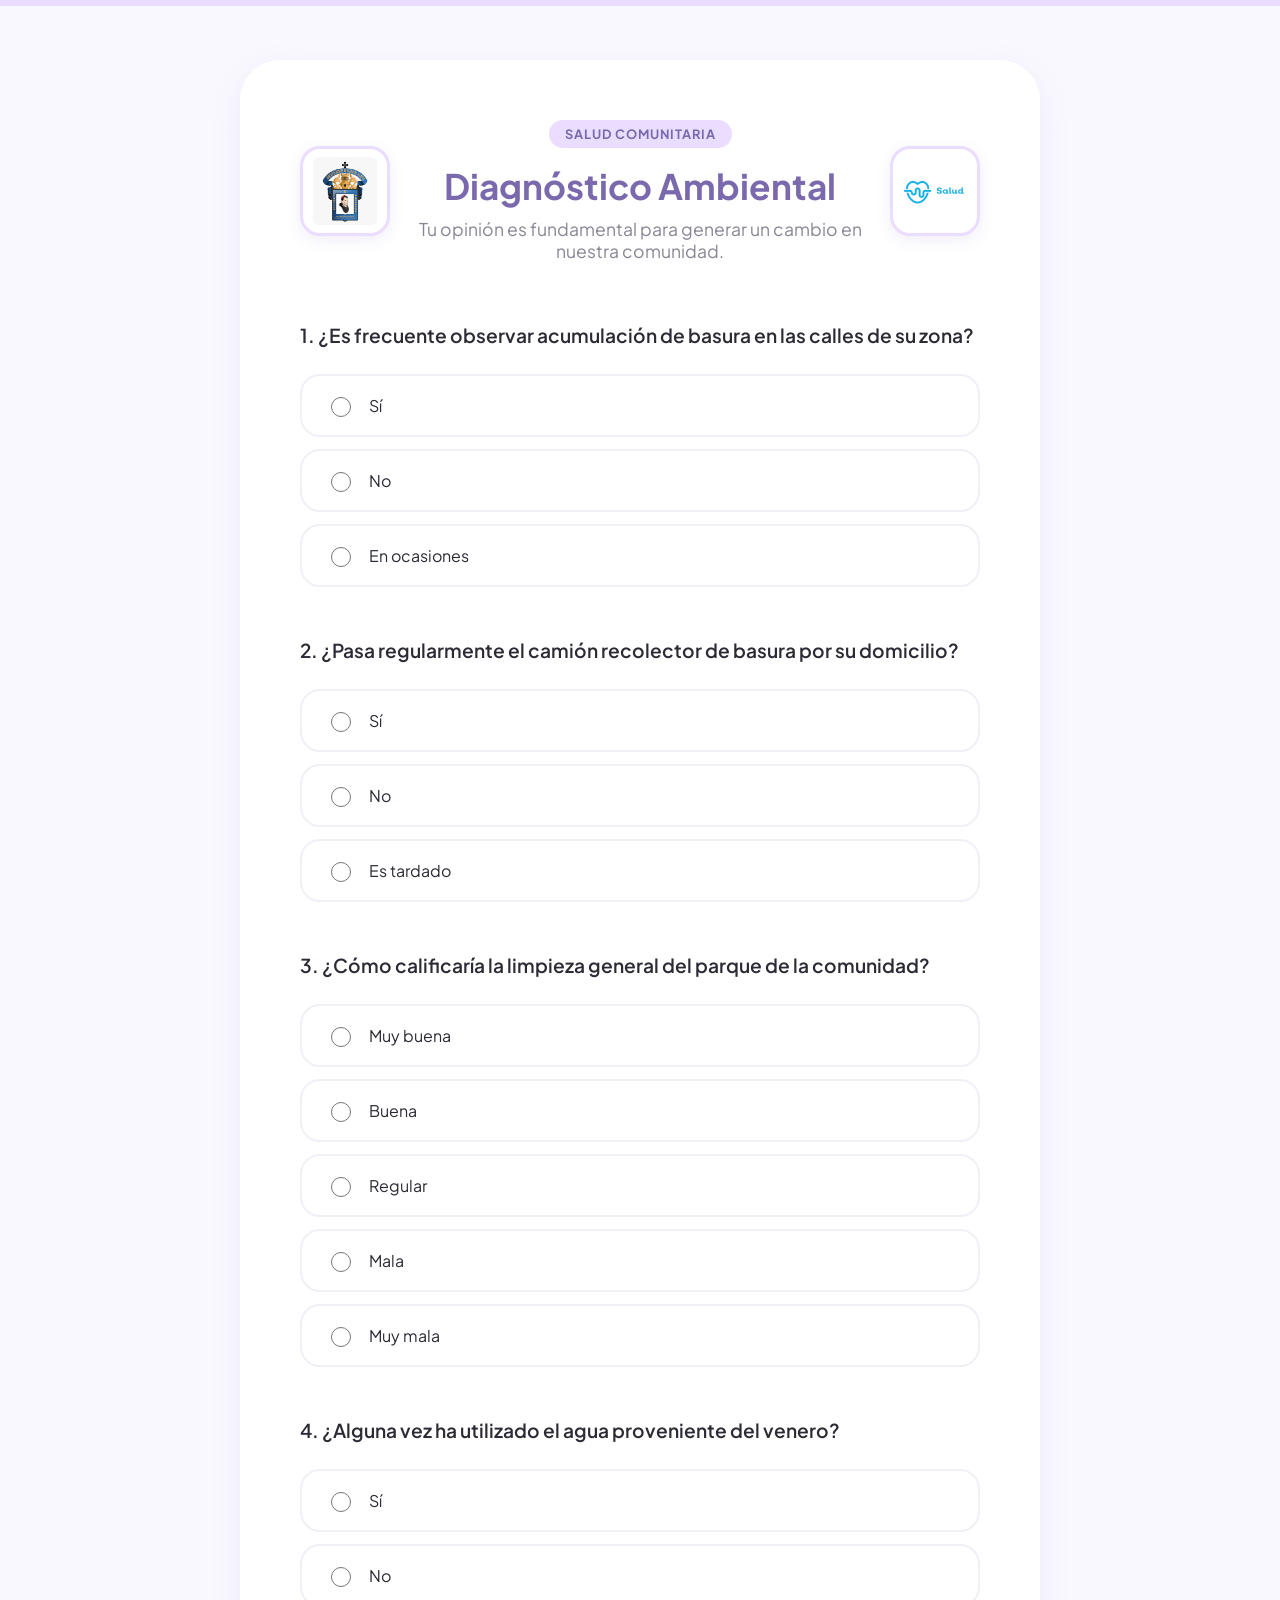
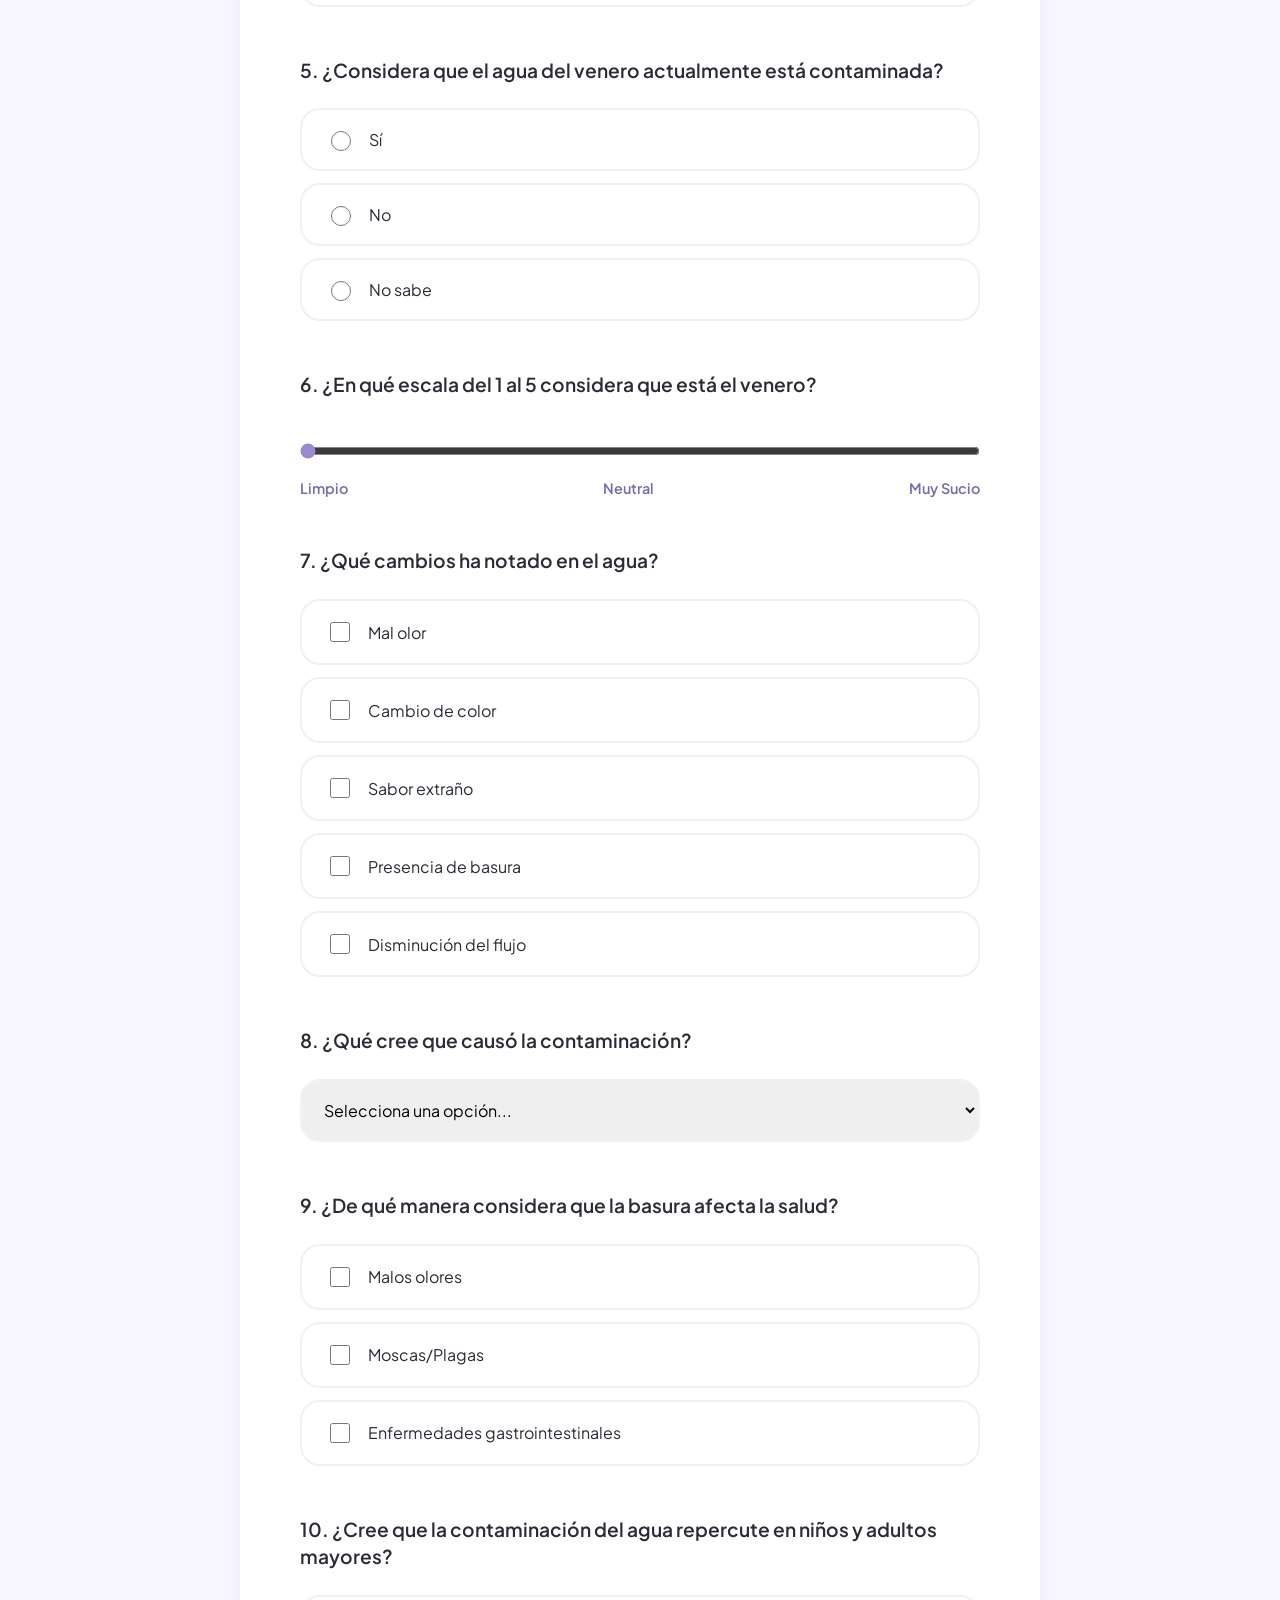
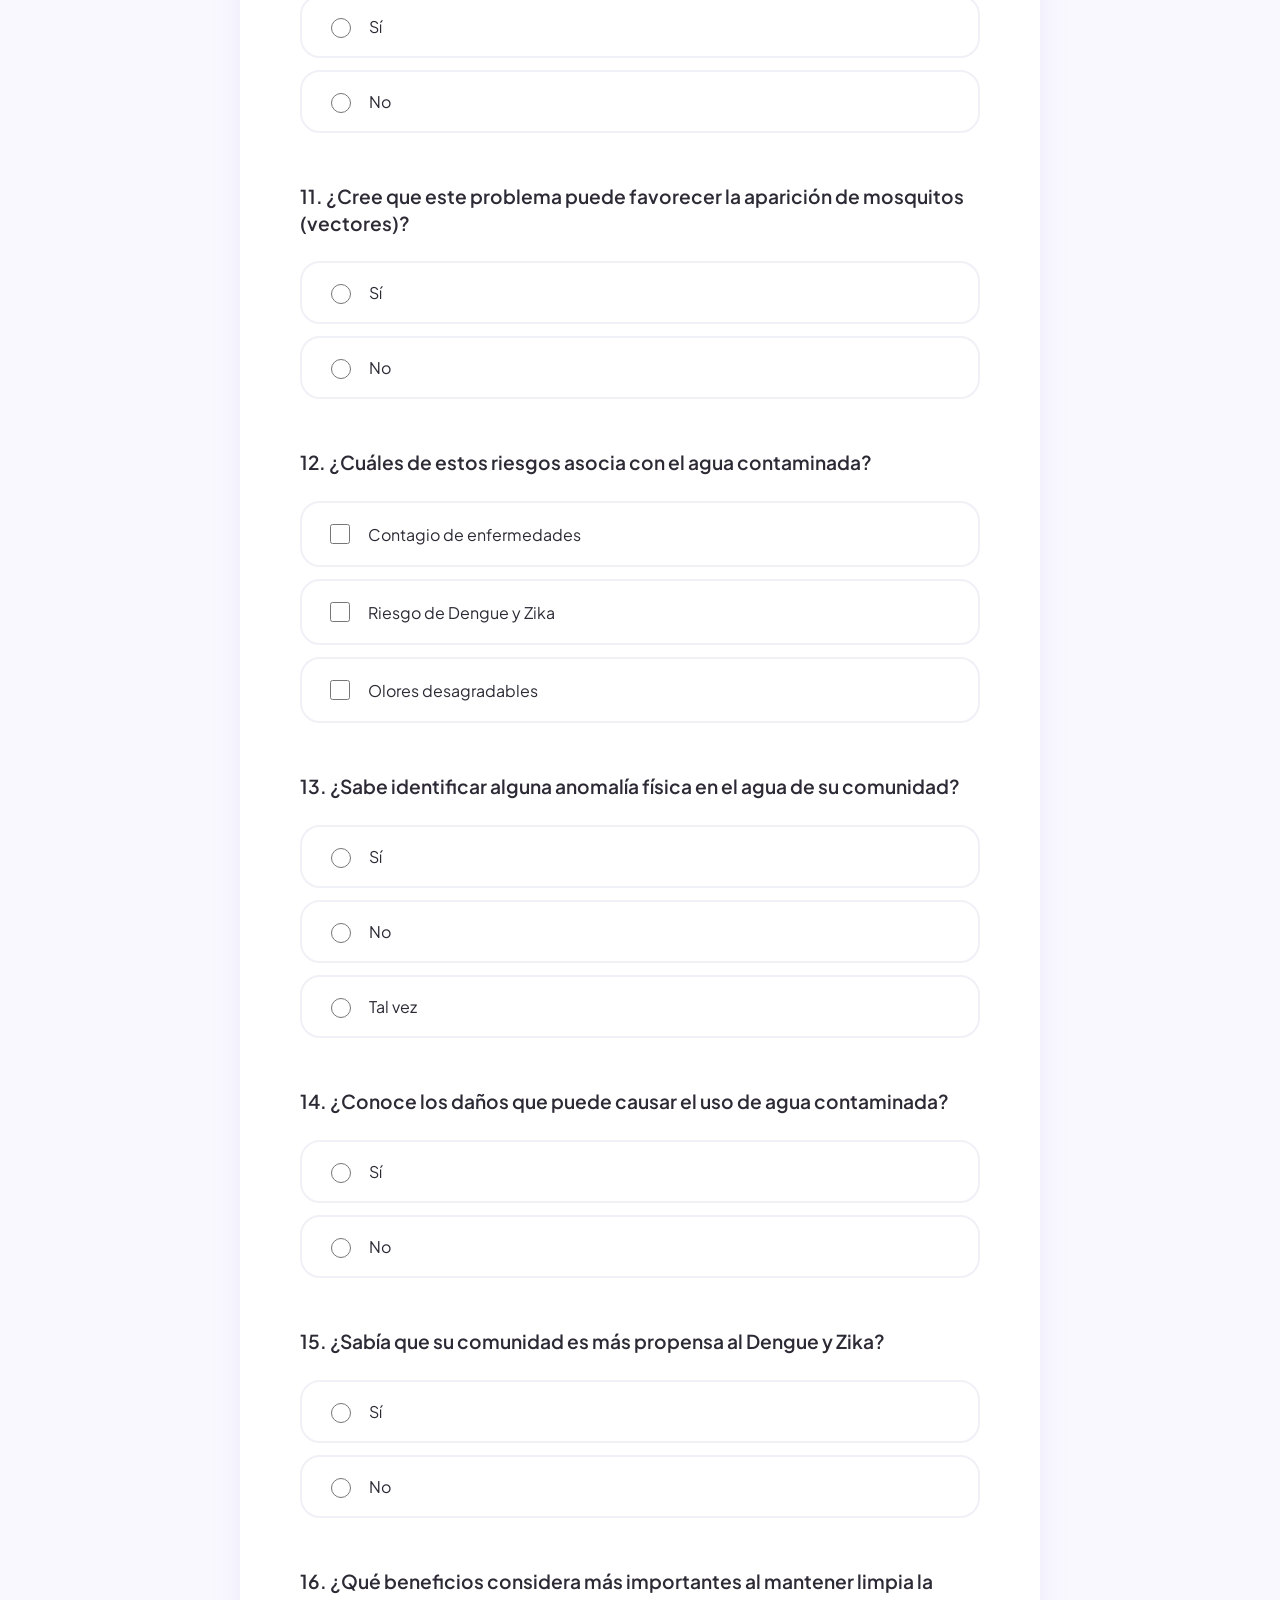
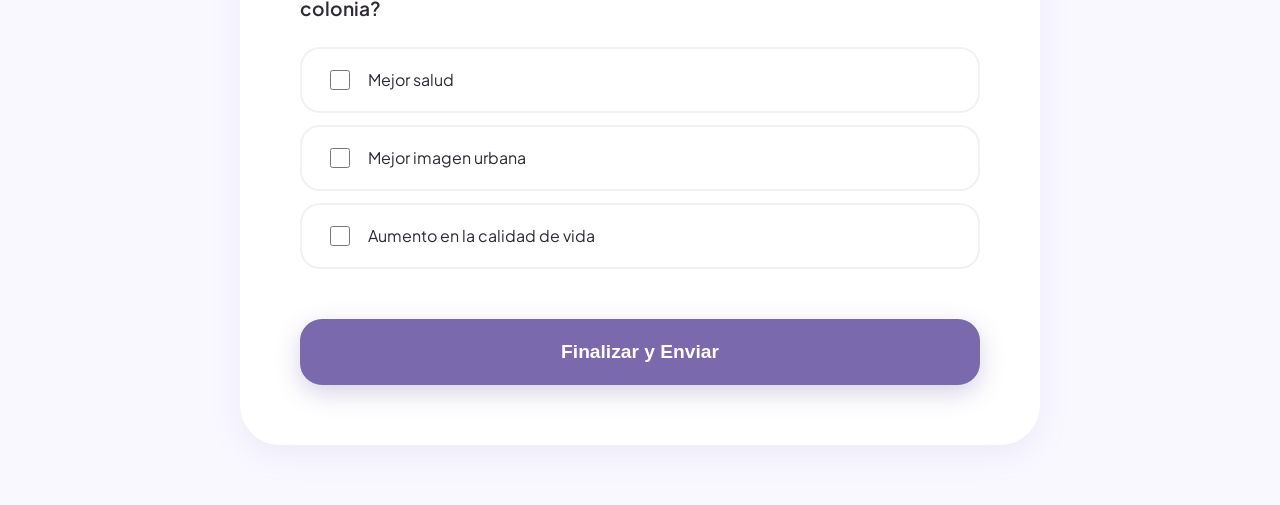
==== index.html @ 62356fa1 "Add files via upload" ====
<!DOCTYPE html>
<html lang="es">
<head>
    <meta charset="UTF-8">
    <meta name="viewport" content="width=device-width, initial-scale=1.0">
    <title>Encuesta de Salud Ambiental</title>
    <link rel="stylesheet" href="style.css">
    <link href="https://fonts.googleapis.com/css2?family=Plus+Jakarta+Sans:wght@400;600;700&display=swap" rel="stylesheet">
</head>
<body>
    <div class="progress-container">
        <div class="progress-bar" id="progressBar"></div>
    </div>

    <div class="survey-container">
        <header class="main-header">
            <!-- Escudo Izquierdo -->
            <img src="Logo_Fray.jpeg" alt="Escudo Izquierdo" class="escudo-img">
            
            <div class="header-text">
                <div class="badge">Salud Comunitaria</div>
                <h1>Diagnóstico Ambiental</h1>
                <p>Tu opinión es fundamental para generar un cambio en nuestra comunidad.</p>
            </div>

            <!-- Escudo Derecho -->
            <img src="Logo_Centro.png" alt="Escudo Derecho" class="escudo-img">
        </header>
        
        <form id="pollForm">
            <div id="questions-area"></div>
            
            <div class="footer-actions">
                <button type="submit" id="submitBtn">Finalizar y Enviar</button>
            </div>
        </form>
    </div>

    <script src="script.js"></script>
</body>
</html>
---- style.css ----
:root {
    --primary: #9b89cf;
    --primary-light: #eaddff;
    --primary-dark: #7a69ad;
    --accent: #b39ddb;
    --text-dark: #2d2a35;
    --text-light: #8a8594;
    --bg-page: #f9f8ff;
    --white: #ffffff;
    --shadow: 0 10px 30px rgba(155, 137, 207, 0.12);
}

* { box-sizing: border-box; }

body {
    background: var(--bg-page);
    font-family: 'Plus Jakarta Sans', sans-serif;
    margin: 0;
    display: flex;
    justify-content: center;
    color: var(--text-dark);
    -webkit-font-smoothing: antialiased;
}

/* Barra de progreso */
.progress-container {
    position: fixed;
    top: 0;
    left: 0;
    width: 100%;
    height: 6px;
    background: var(--primary-light);
    z-index: 1000;
}

.progress-bar {
    height: 100%;
    width: 0%;
    background: linear-gradient(90deg, var(--primary), var(--accent));
    transition: width 0.4s ease;
}

.survey-container {
    background: var(--white);
    max-width: 800px; /* Un poco más ancho para acomodar los escudos */
    width: 95%;
    margin: 60px 20px;
    padding: 60px;
    border-radius: 40px;
    box-shadow: var(--shadow);
    animation: slideUp 0.8s ease;
}

@keyframes slideUp {
    from { opacity: 0; transform: translateY(30px); }
    to { opacity: 1; transform: translateY(0); }
}

/* Encabezado con Escudos */
.main-header {
    display: flex;
    align-items: center;
    justify-content: space-between;
    gap: 20px;
    margin-bottom: 60px;
    text-align: center;
}

.header-text {
    flex: 1;
}

.escudo-img {
    width: 90px; /* Tamaño ajustable */
    height: 90px;
    padding: 8px; /* Espacio entre el logo y el marco */
    border: 3px solid var(--primary-light); /* El marco */
    border-radius: 20px; /* Esquinas redondeadas del marco */
    background: var(--white); /* Fondo para que resalte */
    object-fit: contain;
    box-shadow: 0 4px 15px rgba(155, 137, 207, 0.15); /* Sombra suave */
    transition: transform 0.3s ease;
}

.escudo-img:hover {
    transform: scale(1.05); /* Efecto al pasar el mouse */
}

.badge {
    background: var(--primary-light);
    color: var(--primary-dark);
    display: inline-block;
    padding: 6px 16px;
    border-radius: 100px;
    font-size: 0.8rem;
    font-weight: 700;
    margin-bottom: 15px;
    text-transform: uppercase;
    letter-spacing: 1px;
}

h1 { font-size: 2.2rem; font-weight: 700; margin: 0 0 10px 0; color: var(--primary-dark); }
.header-text p { color: var(--text-light); font-size: 1.1rem; max-width: 450px; margin: 0 auto; }

/* Grupos de preguntas */
.question-group {
    margin-bottom: 50px;
    animation: fadeIn 1s ease both;
}

@keyframes fadeIn { from { opacity: 0; } to { opacity: 1; } }

label.main-label {
    display: block;
    font-size: 1.2rem;
    font-weight: 600;
    margin-bottom: 25px;
    line-height: 1.4;
}

/* Tarjetas de Opción */
.option-item {
    display: flex;
    align-items: center;
    padding: 18px 24px;
    margin-bottom: 12px;
    border-radius: 20px;
    border: 2px solid #f0f0f7;
    transition: all 0.3s cubic-bezier(0.4, 0, 0.2, 1);
    cursor: pointer;
}

.option-item:hover {
    border-color: var(--primary-light);
    background: var(--bg-page);
    transform: translateX(5px);
}

.option-item.selected {
    border-color: var(--primary);
    background: var(--primary-light);
    box-shadow: 0 5px 15px rgba(155, 137, 207, 0.1);
}

input[type="radio"], input[type="checkbox"] {
    accent-color: var(--primary);
    width: 20px;
    height: 20px;
    margin-right: 18px;
}

select {
    width: 100%;
    padding: 18px;
    border-radius: 20px;
    border: 2px solid #f0f0f7;
    font-size: 1rem;
    font-family: inherit;
    outline: none;
    cursor: pointer;
}

input[type="range"] {
    width: 100%;
    accent-color: var(--primary);
    margin: 20px 0;
}

.range-labels {
    display: flex;
    justify-content: space-between;
    font-size: 0.9rem;
    font-weight: 600;
    color: var(--primary-dark);
}

button {
    width: 100%;
    background: var(--primary-dark);
    color: white;
    padding: 22px;
    border: none;
    border-radius: 22px;
    font-size: 1.2rem;
    font-weight: 700;
    cursor: pointer;
    transition: all 0.3s ease;
    box-shadow: 0 8px 25px rgba(122, 105, 173, 0.3);
}

button:hover {
    background: var(--text-dark);
    transform: translateY(-3px);
    box-shadow: 0 12px 30px rgba(122, 105, 173, 0.4);
}

/* Estilo para pantallas móviles */
@media (max-width: 600px) {
    .main-header {
        flex-direction: column; /* Apila los escudos en móvil */
        gap: 10px;
    }
    .escudo-img { width: 70px; height: 70px; }
    .survey-container { padding: 40px 25px; margin: 40px 15px; }
    h1 { font-size: 1.8rem; }
}
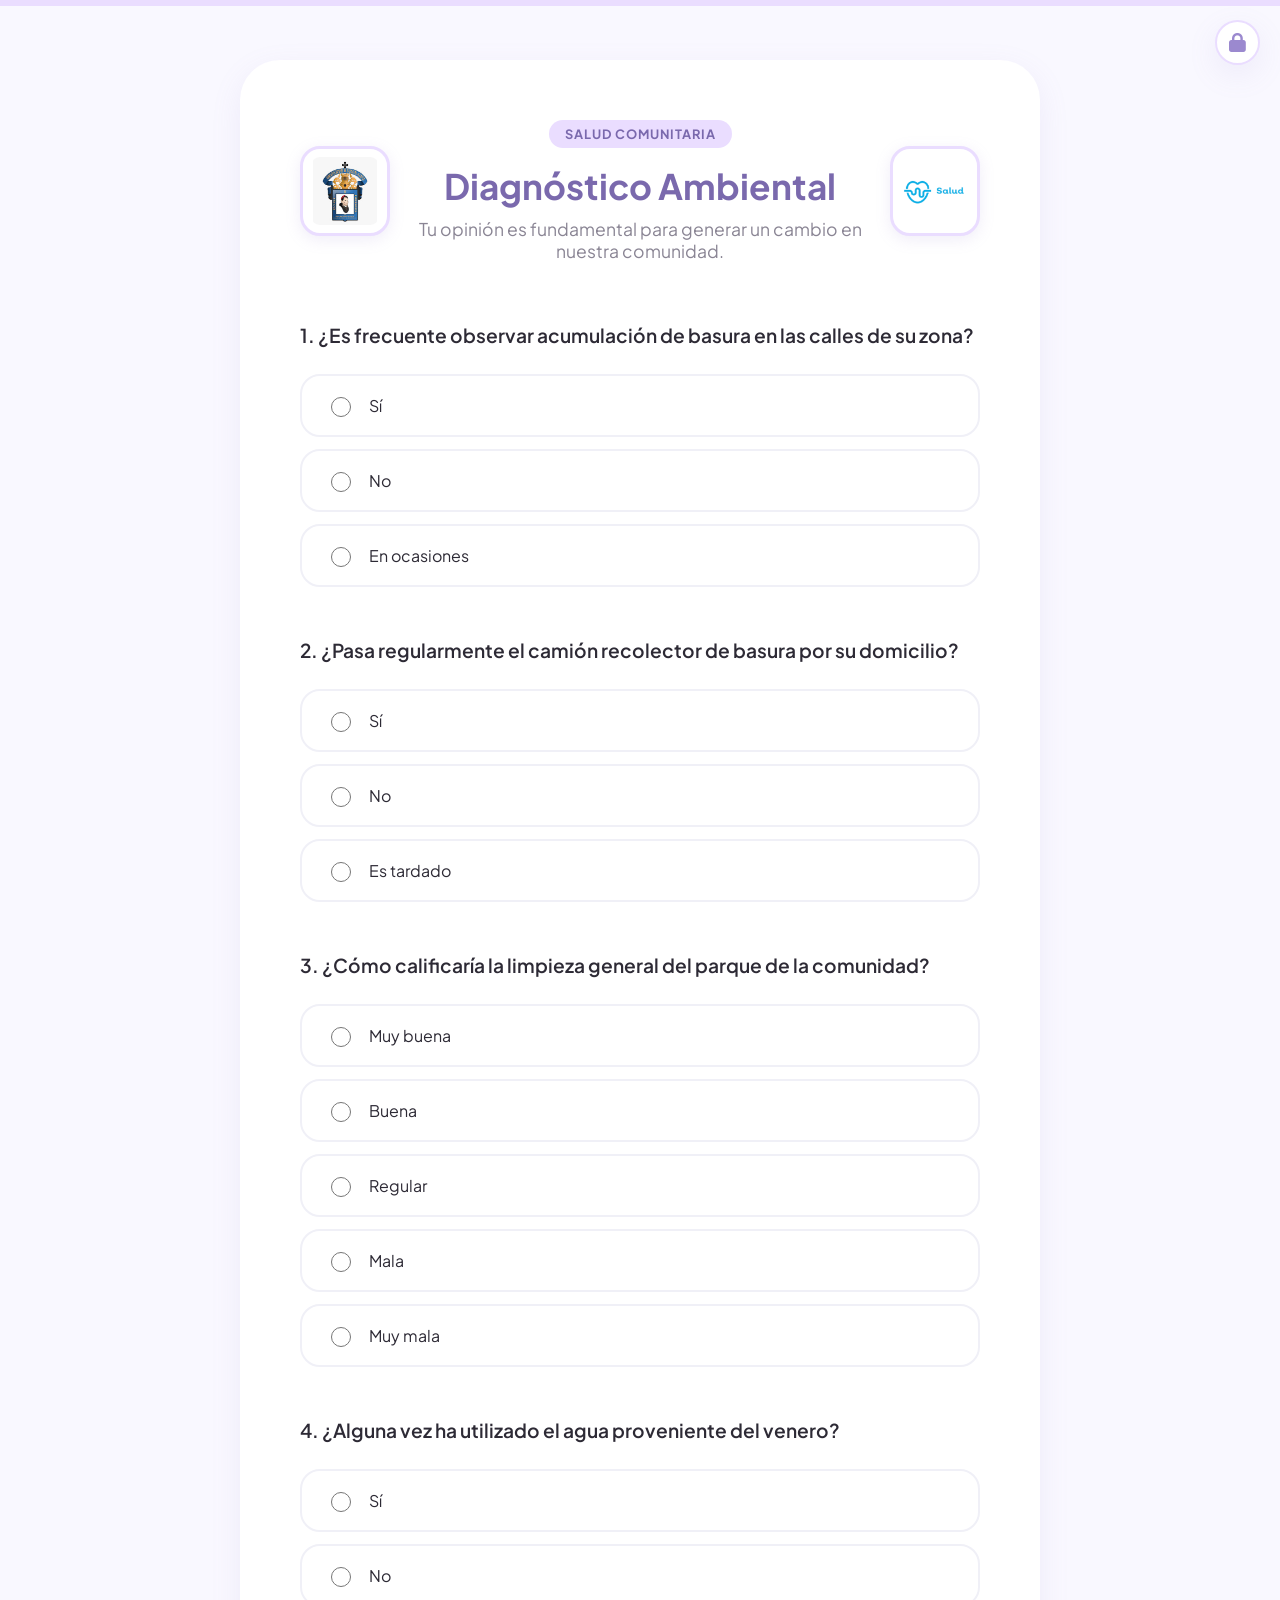
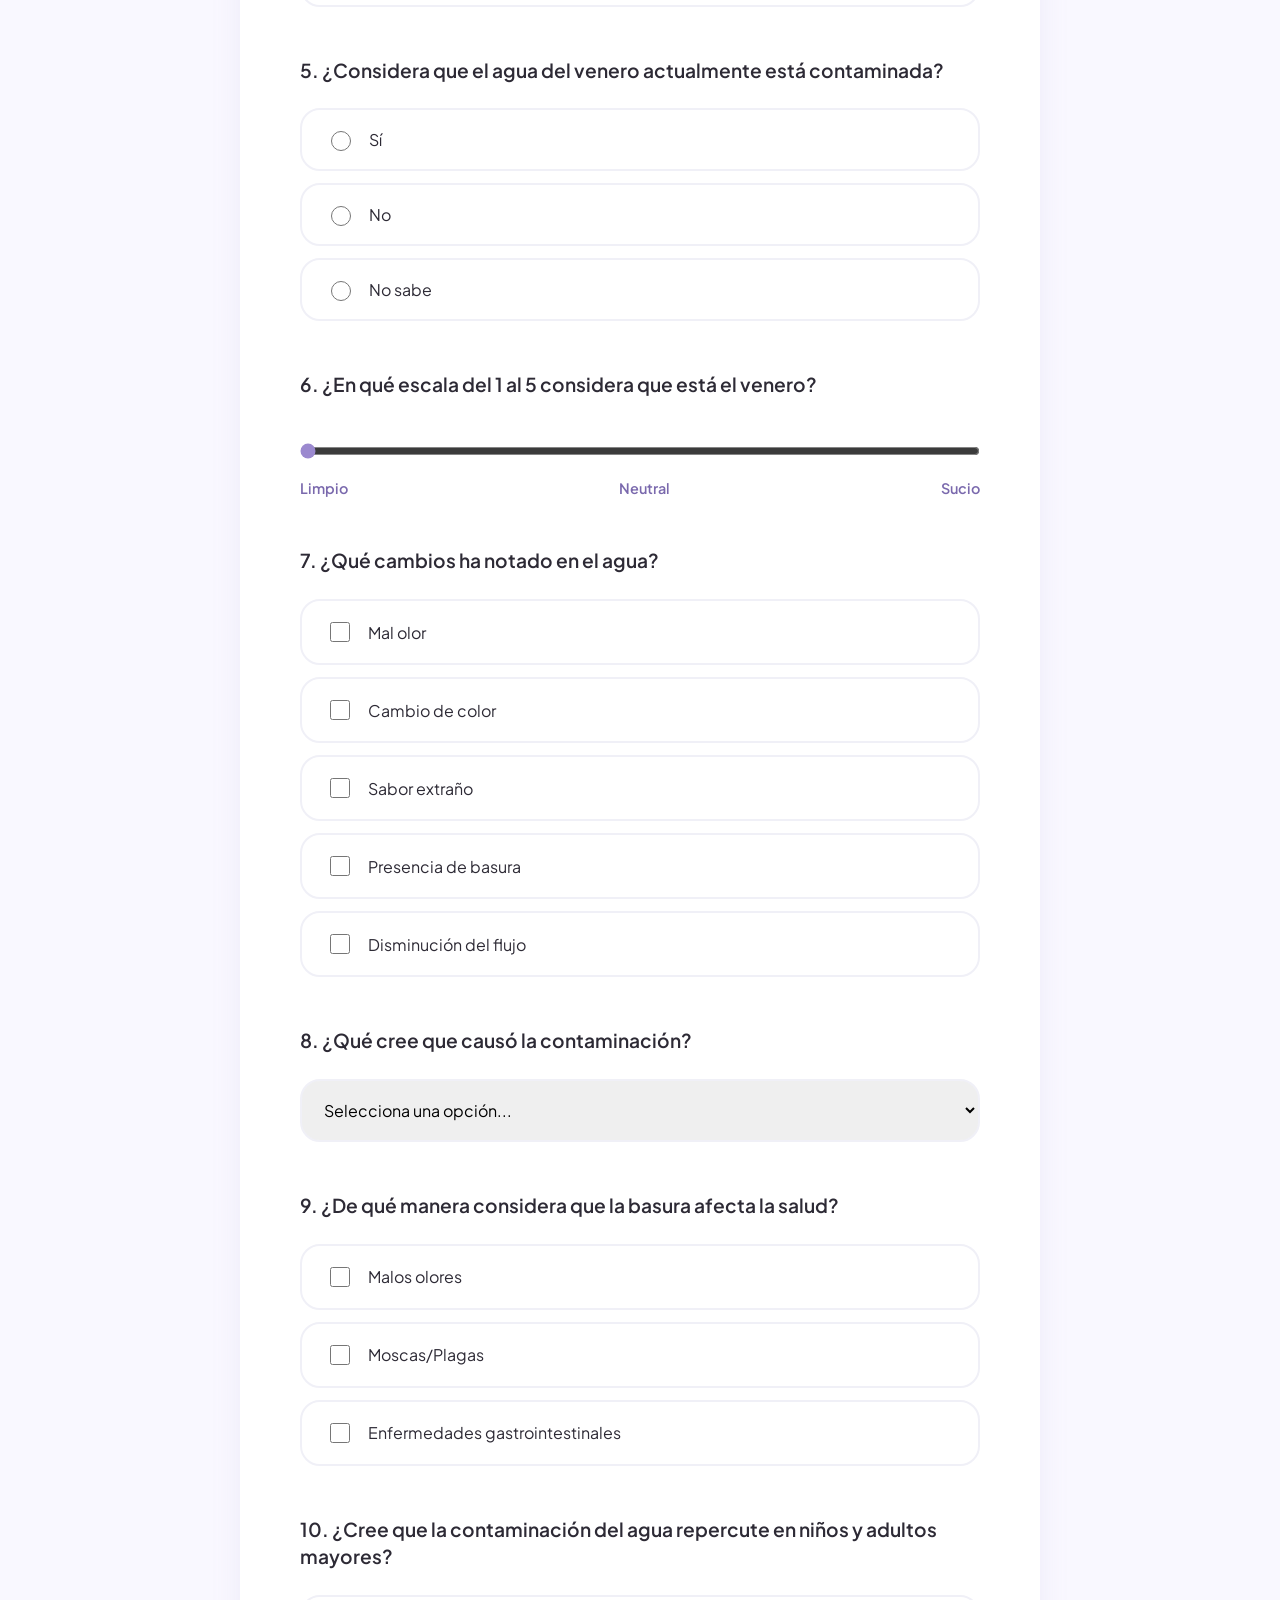
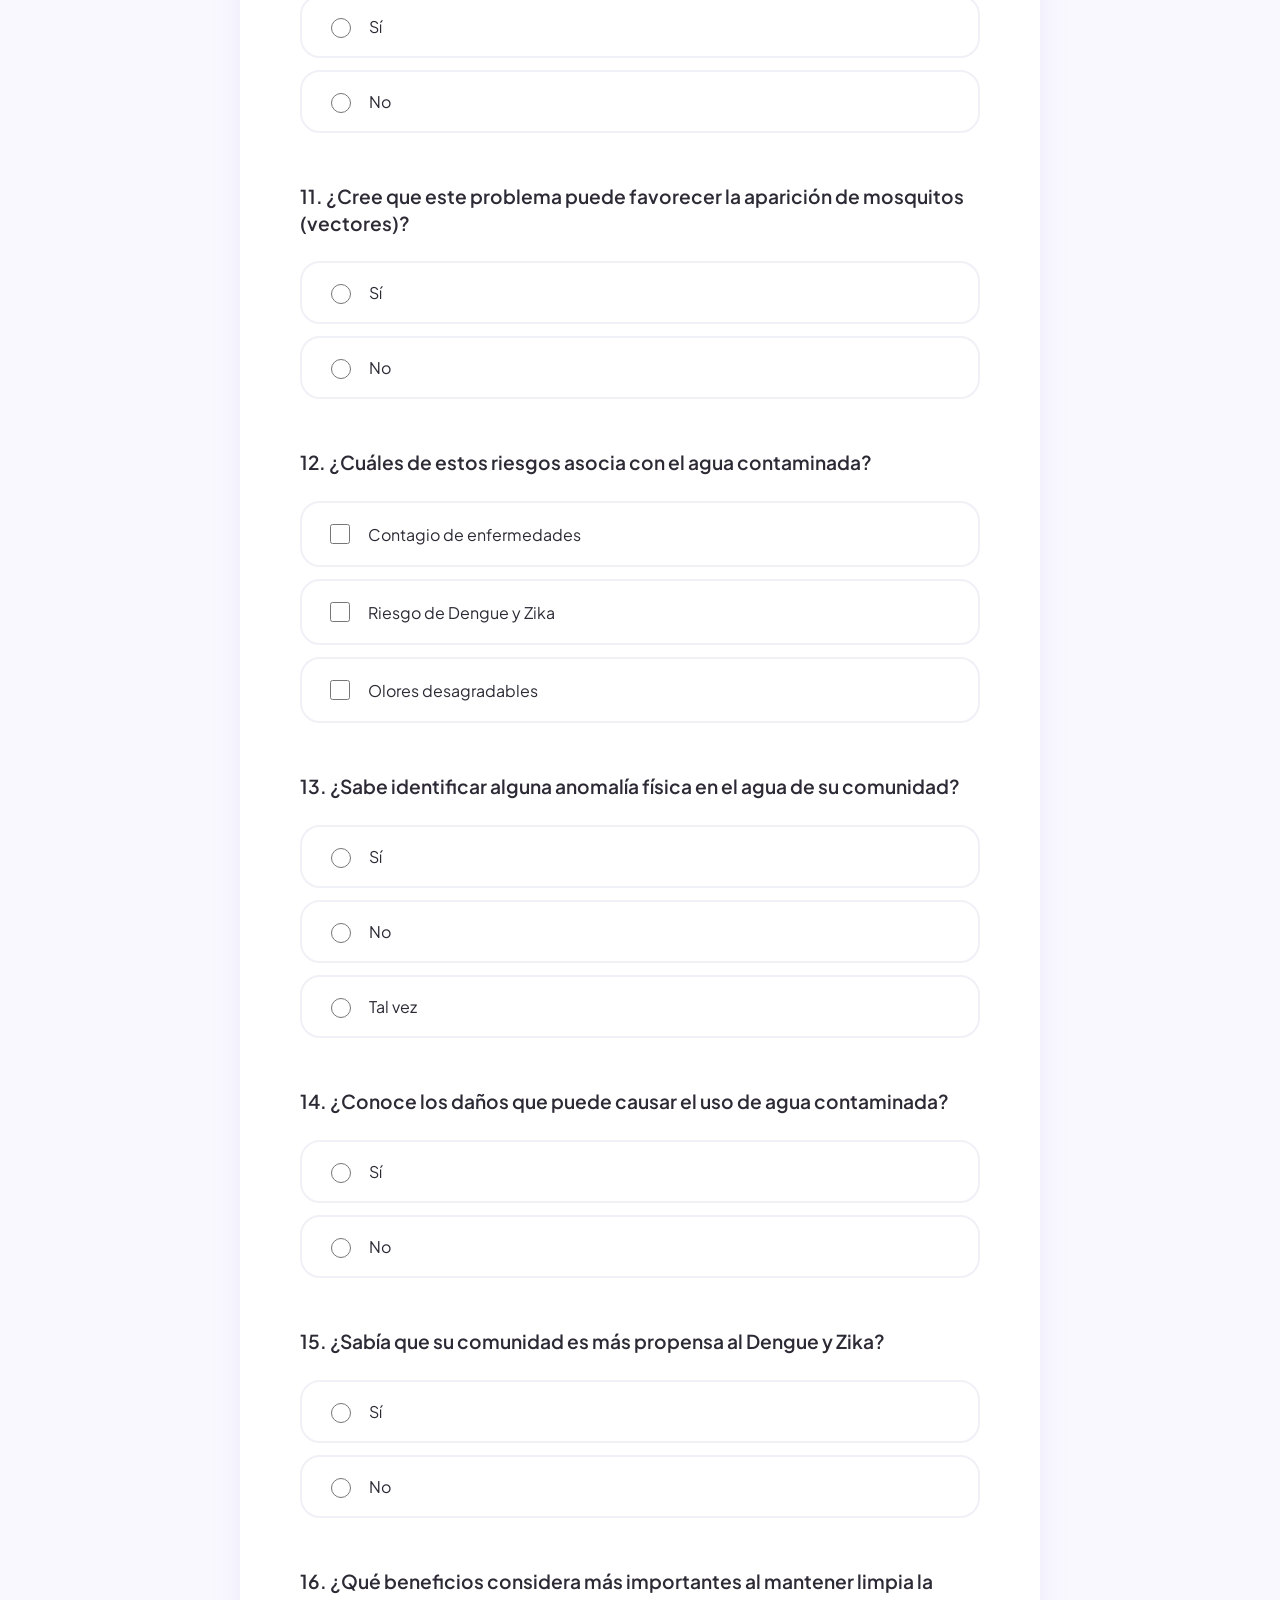
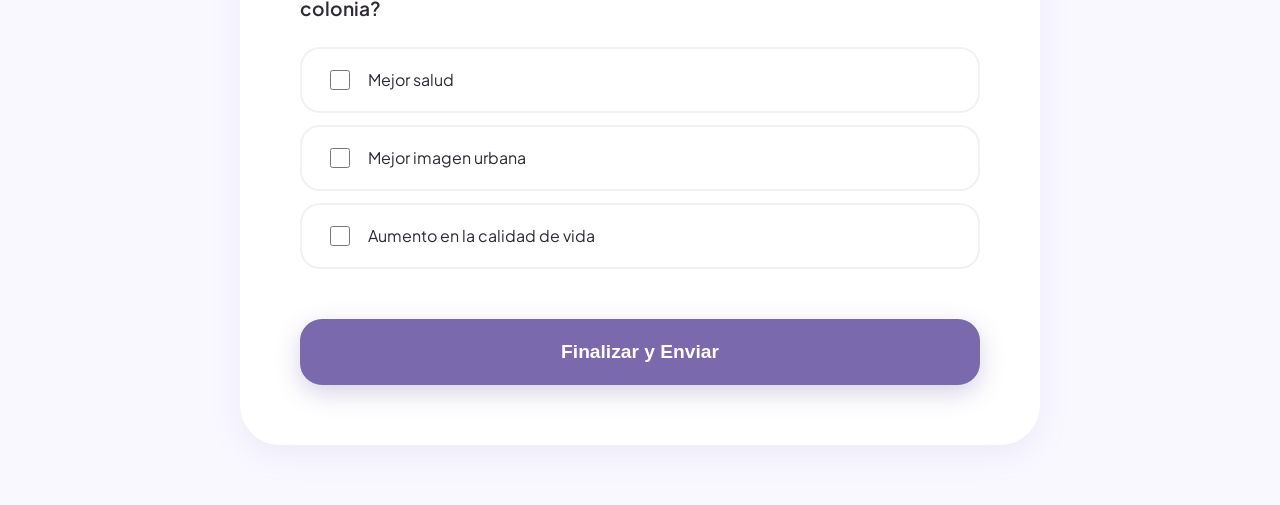
==== commit 74a4f61f: "Add files via upload" ====
--- a/index.html
+++ b/index.html
@@ -6,10 +6,31 @@
     <title>Encuesta de Salud Ambiental</title>
     <link rel="stylesheet" href="style.css">
     <link href="https://fonts.googleapis.com/css2?family=Plus+Jakarta+Sans:wght@400;600;700&display=swap" rel="stylesheet">
+    <!-- Iconos para el candado -->
+    <link rel="stylesheet" href="https://cdnjs.cloudflare.com/ajax/libs/font-awesome/6.0.0/css/all.min.css">
 </head>
 <body>
     <div class="progress-container">
         <div class="progress-bar" id="progressBar"></div>
+    </div>
+
+    <!-- Botón de Acceso Admin (Candado) -->
+    <button id="adminBtn" class="admin-access-btn" title="Acceso Estadísticas">
+        <i class="fas fa-lock"></i>
+    </button>
+
+    <!-- Modal de Login para Estadísticas -->
+    <div id="loginModal" class="modal">
+        <div class="modal-content">
+            <h3>Acceso Restringido</h3>
+            <p>Ingresa las credenciales para ver estadísticas del diagnóstico.</p>
+            <input type="text" id="adminUser" placeholder="Usuario">
+            <input type="password" id="adminPass" placeholder="Contraseña">
+            <div class="modal-actions">
+                <button type="button" id="closeModal" class="btn-secondary">Cancelar</button>
+                <button type="button" id="loginSubmit" class="btn-primary">Entrar</button>
+            </div>
+        </div>
     </div>
 
     <div class="survey-container">
--- a/style.css
+++ b/style.css
@@ -203,4 +203,85 @@
     .escudo-img { width: 70px; height: 70px; }
     .survey-container { padding: 40px 25px; margin: 40px 15px; }
     h1 { font-size: 1.8rem; }
+}
+
+/* Botón de Acceso Admin Flotante */
+.admin-access-btn {
+    position: fixed;
+    top: 20px;
+    right: 20px;
+    width: 45px !important;
+    height: 45px;
+    padding: 0 !important;
+    border-radius: 50% !important;
+    background: var(--white) !important;
+    color: var(--primary) !important;
+    border: 2px solid var(--primary-light) !important;
+    box-shadow: var(--shadow) !important;
+    z-index: 1001;
+    display: flex;
+    align-items: center;
+    justify-content: center;
+    cursor: pointer;
+    transition: all 0.3s ease;
+}
+
+.admin-access-btn:hover {
+    transform: scale(1.1);
+    background: var(--primary-light) !important;
+}
+
+/* Modal de Login (Oculto por defecto) */
+.modal {
+    display: none; /* JS cambia esto a 'flex' */
+    position: fixed;
+    z-index: 2000;
+    left: 0;
+    top: 0;
+    width: 100%;
+    height: 100%;
+    background-color: rgba(45, 42, 53, 0.6);
+    backdrop-filter: blur(5px);
+    align-items: center;
+    justify-content: center;
+}
+
+.modal-content {
+    background-color: var(--white);
+    padding: 30px;
+    border-radius: 24px;
+    width: 90%;
+    max-width: 350px;
+    text-align: center;
+    box-shadow: var(--shadow);
+    animation: popIn 0.3s ease;
+}
+
+@keyframes popIn {
+    from { transform: scale(0.9); opacity: 0; }
+    to { transform: scale(1); opacity: 1; }
+}
+
+.modal-content input {
+    width: 100%;
+    padding: 12px 15px;
+    margin-bottom: 10px;
+    border: 2px solid #f0f0f7;
+    border-radius: 12px;
+    outline: none;
+    font-family: inherit;
+}
+
+.modal-actions {
+    display: flex;
+    gap: 10px;
+    margin-top: 15px;
+}
+
+.btn-secondary { 
+    background: #eee !important; 
+    color: #666 !important; 
+    box-shadow: none !important; 
+    padding: 12px !important; 
+    font-size: 0.9rem !important; 
 }
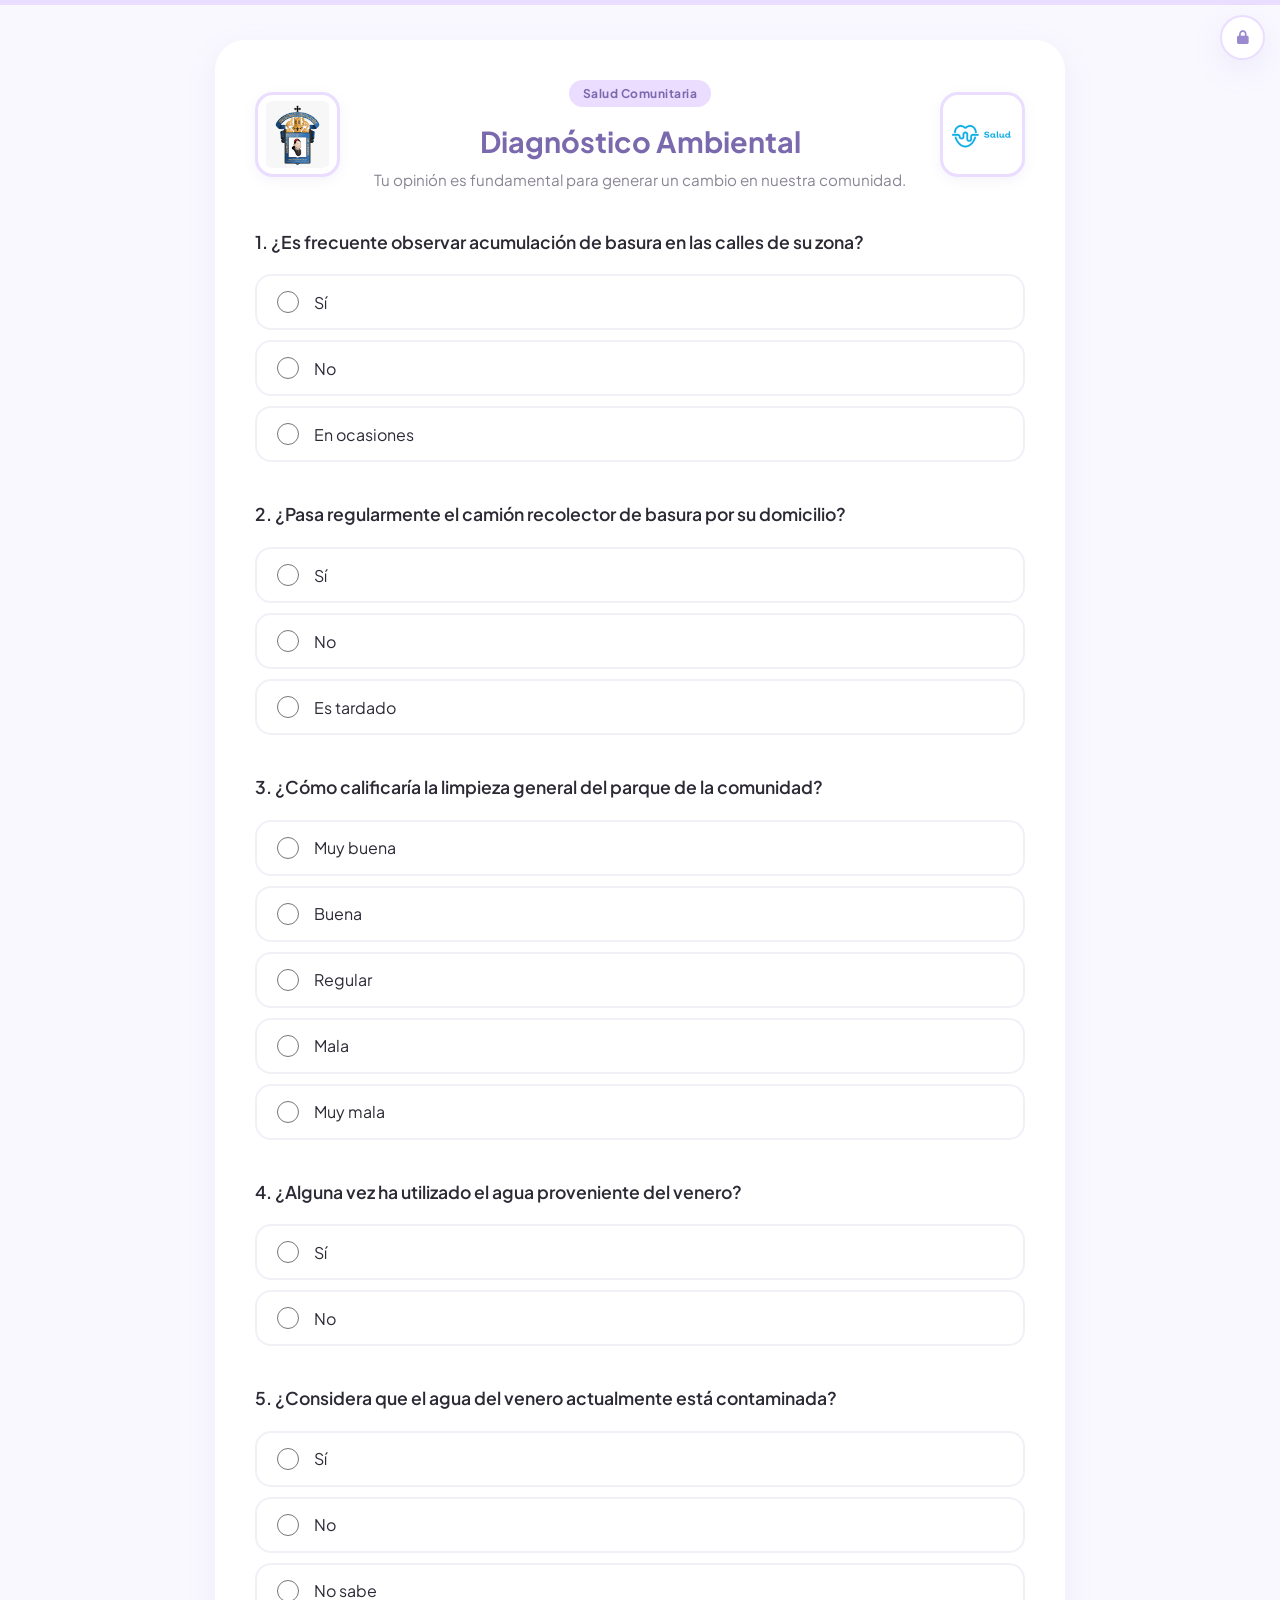
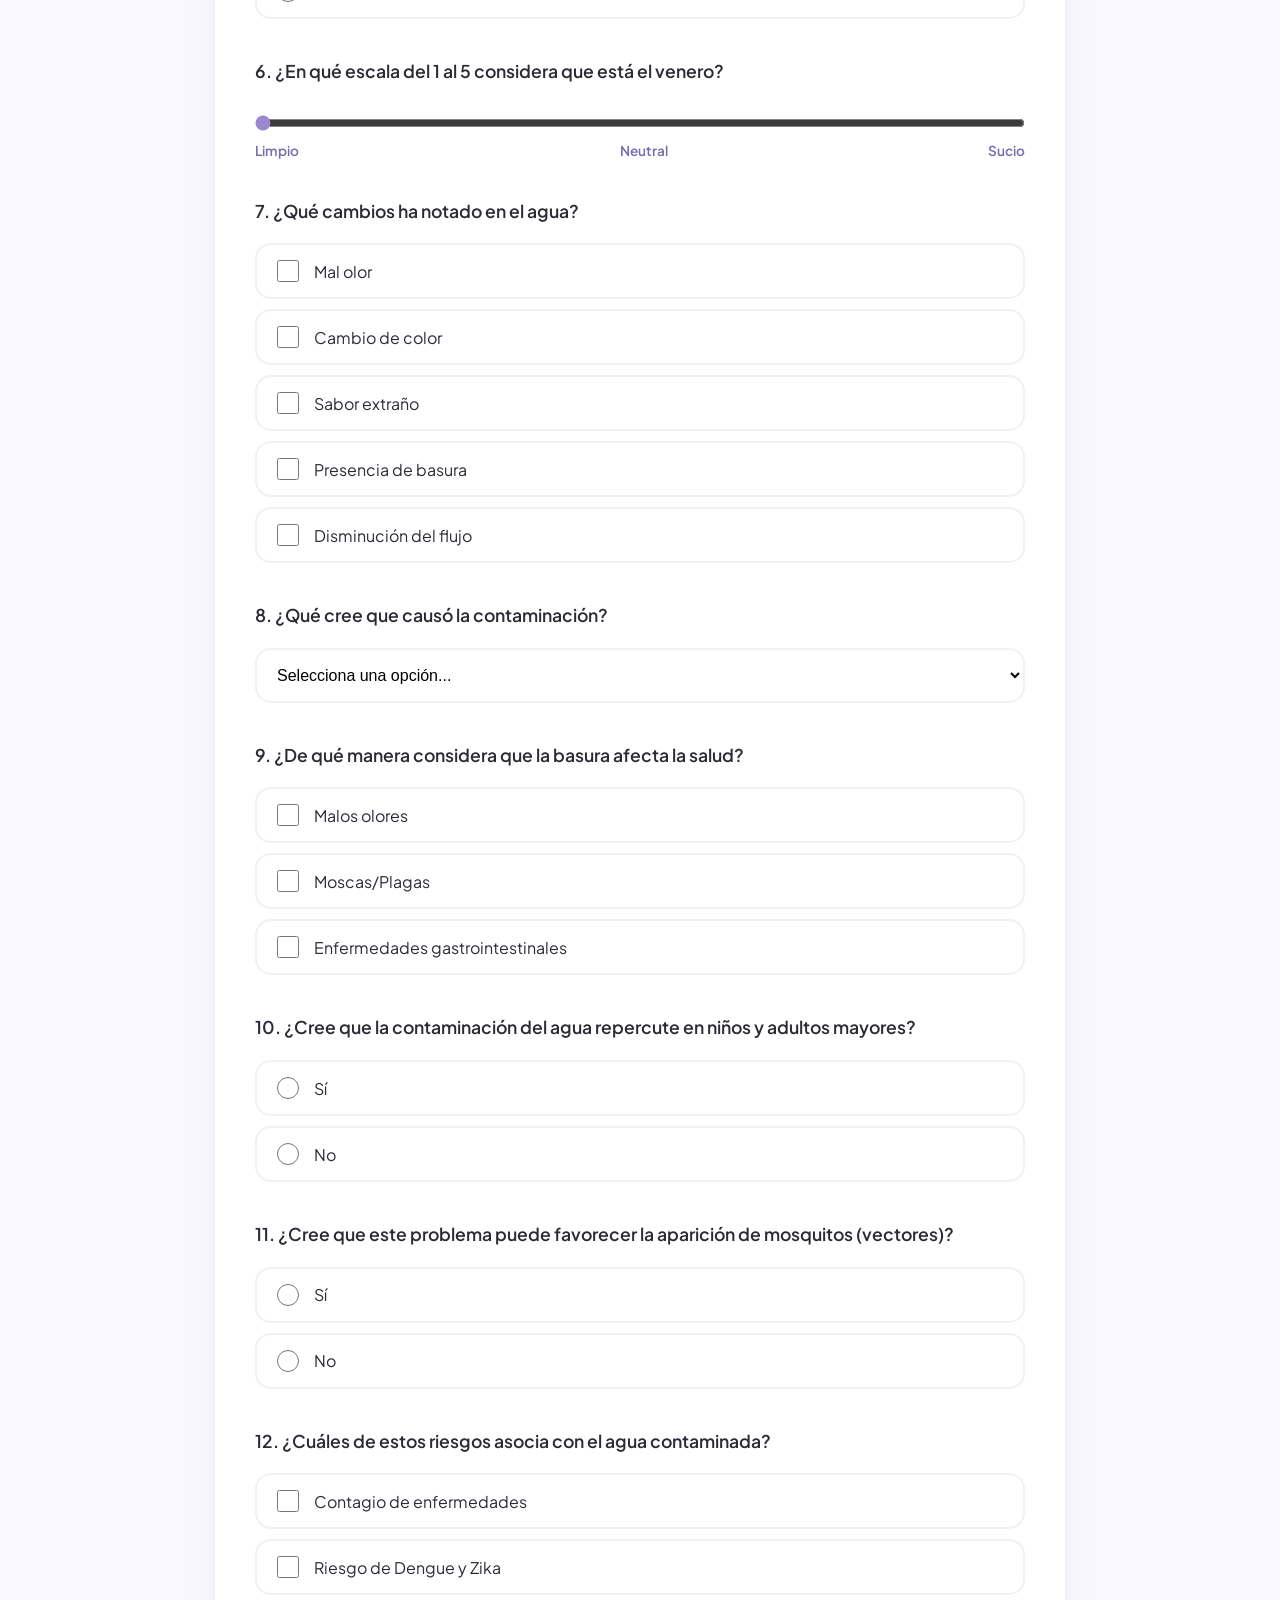
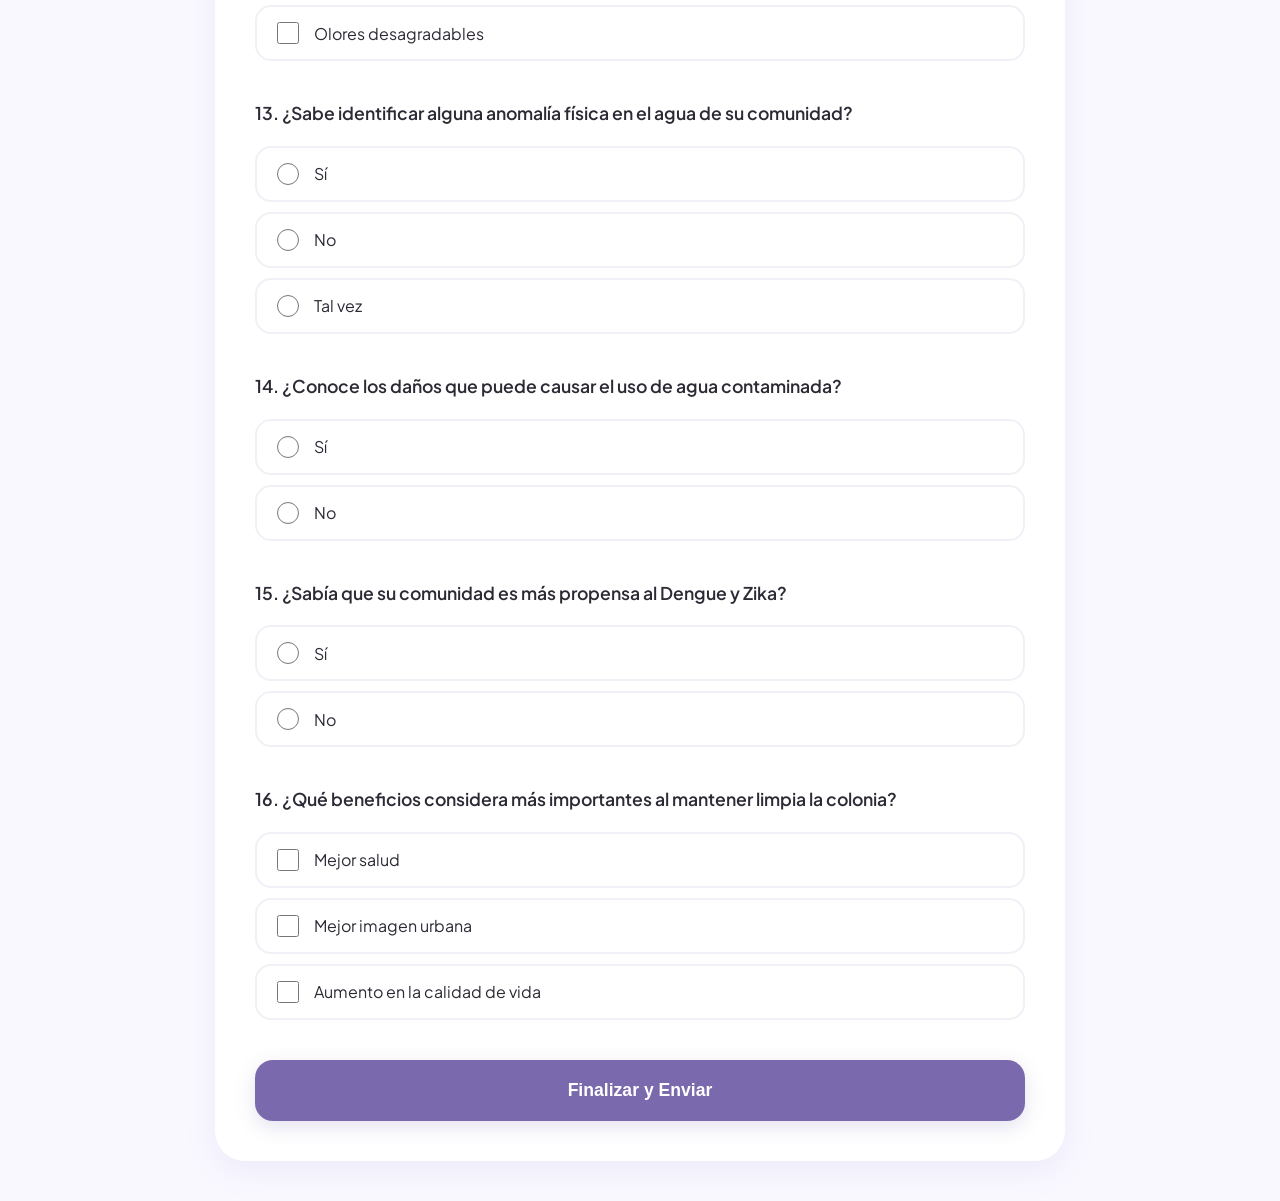
==== commit 954486ae: "Update index.html" ====
--- a/index.html
+++ b/index.html
@@ -32,19 +32,20 @@
             </div>
         </div>
     </div>
-
-    <div class="survey-container">
+    
+<div class="survey-container">
         <header class="main-header">
-            <!-- Escudo Izquierdo -->
+            <!-- Logo Izquierdo -->
             <img src="Logo_Fray.jpeg" alt="Escudo Izquierdo" class="escudo-img">
             
+            <!-- Texto Central -->
             <div class="header-text">
                 <div class="badge">Salud Comunitaria</div>
                 <h1>Diagnóstico Ambiental</h1>
                 <p>Tu opinión es fundamental para generar un cambio en nuestra comunidad.</p>
             </div>
 
-            <!-- Escudo Derecho -->
+            <!-- Logo Derecho -->
             <img src="Logo_Centro.png" alt="Escudo Derecho" class="escudo-img">
         </header>
         
@@ -59,4 +60,5 @@
 
     <script src="script.js"></script>
 </body>
-</html>+
+</html>
--- a/style.css
+++ b/style.css
@@ -10,206 +10,27 @@
     --shadow: 0 10px 30px rgba(155, 137, 207, 0.12);
 }
 
-* { box-sizing: border-box; }
+* { 
+    box-sizing: border-box; 
+    margin: 0;
+    padding: 0;
+}
 
 body {
     background: var(--bg-page);
     font-family: 'Plus Jakarta Sans', sans-serif;
-    margin: 0;
     display: flex;
     justify-content: center;
     color: var(--text-dark);
     -webkit-font-smoothing: antialiased;
-}
-
-/* Barra de progreso */
-.progress-container {
-    position: fixed;
-    top: 0;
-    left: 0;
-    width: 100%;
-    height: 6px;
-    background: var(--primary-light);
-    z-index: 1000;
-}
-
-.progress-bar {
-    height: 100%;
-    width: 0%;
-    background: linear-gradient(90deg, var(--primary), var(--accent));
-    transition: width 0.4s ease;
-}
-
-.survey-container {
-    background: var(--white);
-    max-width: 800px; /* Un poco más ancho para acomodar los escudos */
-    width: 95%;
-    margin: 60px 20px;
-    padding: 60px;
-    border-radius: 40px;
-    box-shadow: var(--shadow);
-    animation: slideUp 0.8s ease;
-}
-
-@keyframes slideUp {
-    from { opacity: 0; transform: translateY(30px); }
-    to { opacity: 1; transform: translateY(0); }
-}
-
-/* Encabezado con Escudos */
-.main-header {
-    display: flex;
-    align-items: center;
-    justify-content: space-between;
-    gap: 20px;
-    margin-bottom: 60px;
-    text-align: center;
-}
-
-.header-text {
-    flex: 1;
-}
-
-.escudo-img {
-    width: 90px; /* Tamaño ajustable */
-    height: 90px;
-    padding: 8px; /* Espacio entre el logo y el marco */
-    border: 3px solid var(--primary-light); /* El marco */
-    border-radius: 20px; /* Esquinas redondeadas del marco */
-    background: var(--white); /* Fondo para que resalte */
-    object-fit: contain;
-    box-shadow: 0 4px 15px rgba(155, 137, 207, 0.15); /* Sombra suave */
-    transition: transform 0.3s ease;
-}
-
-.escudo-img:hover {
-    transform: scale(1.05); /* Efecto al pasar el mouse */
-}
-
-.badge {
-    background: var(--primary-light);
-    color: var(--primary-dark);
-    display: inline-block;
-    padding: 6px 16px;
-    border-radius: 100px;
-    font-size: 0.8rem;
-    font-weight: 700;
-    margin-bottom: 15px;
-    text-transform: uppercase;
-    letter-spacing: 1px;
-}
-
-h1 { font-size: 2.2rem; font-weight: 700; margin: 0 0 10px 0; color: var(--primary-dark); }
-.header-text p { color: var(--text-light); font-size: 1.1rem; max-width: 450px; margin: 0 auto; }
-
-/* Grupos de preguntas */
-.question-group {
-    margin-bottom: 50px;
-    animation: fadeIn 1s ease both;
-}
-
-@keyframes fadeIn { from { opacity: 0; } to { opacity: 1; } }
-
-label.main-label {
-    display: block;
-    font-size: 1.2rem;
-    font-weight: 600;
-    margin-bottom: 25px;
-    line-height: 1.4;
-}
-
-/* Tarjetas de Opción */
-.option-item {
-    display: flex;
-    align-items: center;
-    padding: 18px 24px;
-    margin-bottom: 12px;
-    border-radius: 20px;
-    border: 2px solid #f0f0f7;
-    transition: all 0.3s cubic-bezier(0.4, 0, 0.2, 1);
-    cursor: pointer;
-}
-
-.option-item:hover {
-    border-color: var(--primary-light);
-    background: var(--bg-page);
-    transform: translateX(5px);
-}
-
-.option-item.selected {
-    border-color: var(--primary);
-    background: var(--primary-light);
-    box-shadow: 0 5px 15px rgba(155, 137, 207, 0.1);
-}
-
-input[type="radio"], input[type="checkbox"] {
-    accent-color: var(--primary);
-    width: 20px;
-    height: 20px;
-    margin-right: 18px;
-}
-
-select {
-    width: 100%;
-    padding: 18px;
-    border-radius: 20px;
-    border: 2px solid #f0f0f7;
-    font-size: 1rem;
-    font-family: inherit;
-    outline: none;
-    cursor: pointer;
-}
-
-input[type="range"] {
-    width: 100%;
-    accent-color: var(--primary);
-    margin: 20px 0;
-}
-
-.range-labels {
-    display: flex;
-    justify-content: space-between;
-    font-size: 0.9rem;
-    font-weight: 600;
-    color: var(--primary-dark);
-}
-
-button {
-    width: 100%;
-    background: var(--primary-dark);
-    color: white;
-    padding: 22px;
-    border: none;
-    border-radius: 22px;
-    font-size: 1.2rem;
-    font-weight: 700;
-    cursor: pointer;
-    transition: all 0.3s ease;
-    box-shadow: 0 8px 25px rgba(122, 105, 173, 0.3);
-}
-
-button:hover {
-    background: var(--text-dark);
-    transform: translateY(-3px);
-    box-shadow: 0 12px 30px rgba(122, 105, 173, 0.4);
-}
-
-/* Estilo para pantallas móviles */
-@media (max-width: 600px) {
-    .main-header {
-        flex-direction: column; /* Apila los escudos en móvil */
-        gap: 10px;
-    }
-    .escudo-img { width: 70px; height: 70px; }
-    .survey-container { padding: 40px 25px; margin: 40px 15px; }
-    h1 { font-size: 1.8rem; }
+    min-height: 100vh;
 }
 
 /* Botón de Acceso Admin Flotante */
 .admin-access-btn {
     position: fixed;
-    top: 20px;
-    right: 20px;
+    top: 15px;
+    right: 15px;
     width: 45px !important;
     height: 45px;
     padding: 0 !important;
@@ -231,9 +52,9 @@
     background: var(--primary-light) !important;
 }
 
-/* Modal de Login (Oculto por defecto) */
+/* Modal de Login */
 .modal {
-    display: none; /* JS cambia esto a 'flex' */
+    display: none;
     position: fixed;
     z-index: 2000;
     left: 0;
@@ -244,13 +65,14 @@
     backdrop-filter: blur(5px);
     align-items: center;
     justify-content: center;
+    padding: 20px;
 }
 
 .modal-content {
     background-color: var(--white);
-    padding: 30px;
+    padding: 25px;
     border-radius: 24px;
-    width: 90%;
+    width: 100%;
     max-width: 350px;
     text-align: center;
     box-shadow: var(--shadow);
@@ -264,12 +86,13 @@
 
 .modal-content input {
     width: 100%;
-    padding: 12px 15px;
-    margin-bottom: 10px;
+    padding: 14px 15px;
+    margin-bottom: 12px;
     border: 2px solid #f0f0f7;
     border-radius: 12px;
     outline: none;
     font-family: inherit;
+    font-size: 16px; /* Evita zoom automático en iOS */
 }
 
 .modal-actions {
@@ -279,9 +102,285 @@
 }
 
 .btn-secondary { 
-    background: #eee !important; 
+    background: #f1f1f5 !important; 
     color: #666 !important; 
     box-shadow: none !important; 
     padding: 12px !important; 
-    font-size: 0.9rem !important; 
-}+    font-size: 0.95rem !important; 
+}
+
+/* Estilos de la Encuesta */
+.survey-container {
+    background: var(--white);
+    max-width: 850px;
+    width: 100%;
+    margin: 40px 15px;
+    padding: 40px;
+    border-radius: 30px;
+    box-shadow: var(--shadow);
+}
+
+.main-header {
+    display: flex;
+    align-items: center;
+    justify-content: space-between;
+    gap: 20px;
+    margin-bottom: 40px;
+    text-align: center;
+}
+
+/* Contenedor de logos para alineación */
+.logos-container {
+    display: flex;
+    justify-content: space-between;
+    width: 100%;
+    align-items: center;
+    gap: 10px;
+}
+
+.header-text { flex: 1; }
+
+.escudo-img {
+    width: 85px;
+    height: 85px;
+    padding: 6px;
+    border: 3px solid var(--primary-light);
+    border-radius: 18px;
+    background: var(--white);
+    object-fit: contain;
+    box-shadow: 0 4px 12px rgba(155, 137, 207, 0.1);
+}
+
+.badge {
+    background: var(--primary-light);
+    color: var(--primary-dark);
+    display: inline-block;
+    padding: 6px 14px;
+    border-radius: 100px;
+    font-size: 0.75rem;
+    font-weight: 700;
+    margin-bottom: 12px;
+    letter-spacing: 0.5px;
+}
+
+h1 { 
+    font-size: 1.8rem; 
+    font-weight: 700; 
+    margin: 5px 0; 
+    color: var(--primary-dark);
+    line-height: 1.2;
+}
+
+.header-text p {
+    font-size: 0.95rem;
+    color: var(--text-light);
+    line-height: 1.4;
+    margin-top: 10px;
+}
+
+/* Grupos de preguntas */
+.question-group {
+    margin-bottom: 40px;
+}
+
+label.main-label {
+    display: block;
+    font-size: 1.1rem;
+    font-weight: 600;
+    margin-bottom: 20px;
+    line-height: 1.4;
+}
+
+/* Opciones */
+.option-item {
+    display: flex;
+    align-items: center;
+    padding: 15px 20px;
+    margin-bottom: 10px;
+    border-radius: 16px;
+    border: 2px solid #f0f0f7;
+    cursor: pointer;
+    transition: all 0.2s ease;
+}
+
+.option-item:active {
+    transform: scale(0.98);
+}
+
+.option-item.selected {
+    border-color: var(--primary);
+    background: var(--primary-light);
+}
+
+input[type="radio"], input[type="checkbox"] {
+    accent-color: var(--primary);
+    width: 22px;
+    height: 22px;
+    margin-right: 15px;
+    flex-shrink: 0;
+}
+
+select {
+    width: 100%;
+    padding: 16px;
+    border-radius: 16px;
+    border: 2px solid #f0f0f7;
+    font-size: 1rem;
+    outline: none;
+    background: var(--white);
+    cursor: pointer;
+}
+
+/* Rango */
+input[type="range"] {
+    width: 100%;
+    accent-color: var(--primary);
+    margin: 15px 0;
+    height: 8px;
+    border-radius: 5px;
+    cursor: pointer;
+}
+
+.range-labels {
+    display: flex;
+    justify-content: space-between;
+    font-size: 0.85rem;
+    font-weight: 600;
+    color: var(--primary-dark);
+}
+
+/* Acciones Finales */
+.footer-actions {
+    margin-top: 40px;
+}
+
+button[type="submit"] {
+    width: 100%;
+    background: var(--primary-dark);
+    color: white;
+    padding: 20px;
+    border: none;
+    border-radius: 18px;
+    font-size: 1.1rem;
+    font-weight: 700;
+    cursor: pointer;
+    box-shadow: 0 6px 20px rgba(122, 105, 173, 0.2);
+    transition: all 0.3s ease;
+}
+
+button[type="submit"]:hover {
+    background: #6a5ba1;
+    transform: translateY(-2px);
+}
+
+/* Barra de progreso */
+.progress-container {
+    position: fixed;
+    top: 0;
+    left: 0;
+    width: 100%;
+    height: 5px;
+    background: var(--primary-light);
+    z-index: 1000;
+}
+
+.progress-bar {
+    height: 100%;
+    width: 0%;
+    background: linear-gradient(90deg, var(--primary), var(--accent));
+}
+
+/* --- RESPONSIVIDAD TOTAL PARA MÓVILES --- */
+@media (max-width: 768px) {
+    .survey-container {
+        margin: 20px 10px;
+        padding: 30px 20px;
+        border-radius: 24px;
+    }
+
+    .main-header {
+        flex-direction: row; /* Mantenemos fila para que rodeen el texto */
+        flex-wrap: nowrap;
+        justify-content: space-between;
+        gap: 10px;
+    }
+
+    /* Usamos contents para que los hijos de logos-container 
+       sean tratados como hijos directos de main-header */
+    .logos-container {
+        display: contents; 
+    }
+
+    /* Ordenamos: Logo 1 - Texto - Logo 2 */
+    .escudo-img:nth-child(1) { order: 1; width: 65px; height: 65px; }
+    .header-text { order: 2; flex: 2; }
+    .escudo-img:nth-child(2) { order: 3; width: 65px; height: 65px; }
+
+    h1 {
+        font-size: 1.4rem;
+    }
+    
+    .header-text p {
+        font-size: 0.85rem;
+        padding: 0 5px;
+    }
+}
+
+@media (max-width: 480px) {
+    .survey-container {
+        margin: 10px 5px;
+        padding: 25px 15px;
+    }
+
+    .escudo-img {
+        width: 55px;
+        height: 55px;
+        padding: 4px;
+        border-width: 2px;
+    }
+
+    h1 {
+        font-size: 1.2rem;
+    }
+
+    .badge {
+        font-size: 0.65rem;
+        padding: 4px 10px;
+    }
+
+    label.main-label {
+        font-size: 1rem;
+    }
+
+    .option-item {
+        padding: 12px 15px;
+    }
+
+    button[type="submit"] {
+        padding: 16px;
+        font-size: 1rem;
+    }
+
+    .admin-access-btn {
+        top: 10px;
+        right: 10px;
+        width: 40px !important;
+        height: 40px;
+    }
+}
+
+/* Ajustes para pantallas extremadamente pequeñas */
+@media (max-width: 350px) {
+    .main-header {
+        gap: 5px;
+    }
+    
+    .escudo-img {
+        width: 45px;
+        height: 45px;
+    }
+    
+    h1 {
+        font-size: 1.1rem;
+    }
+}
